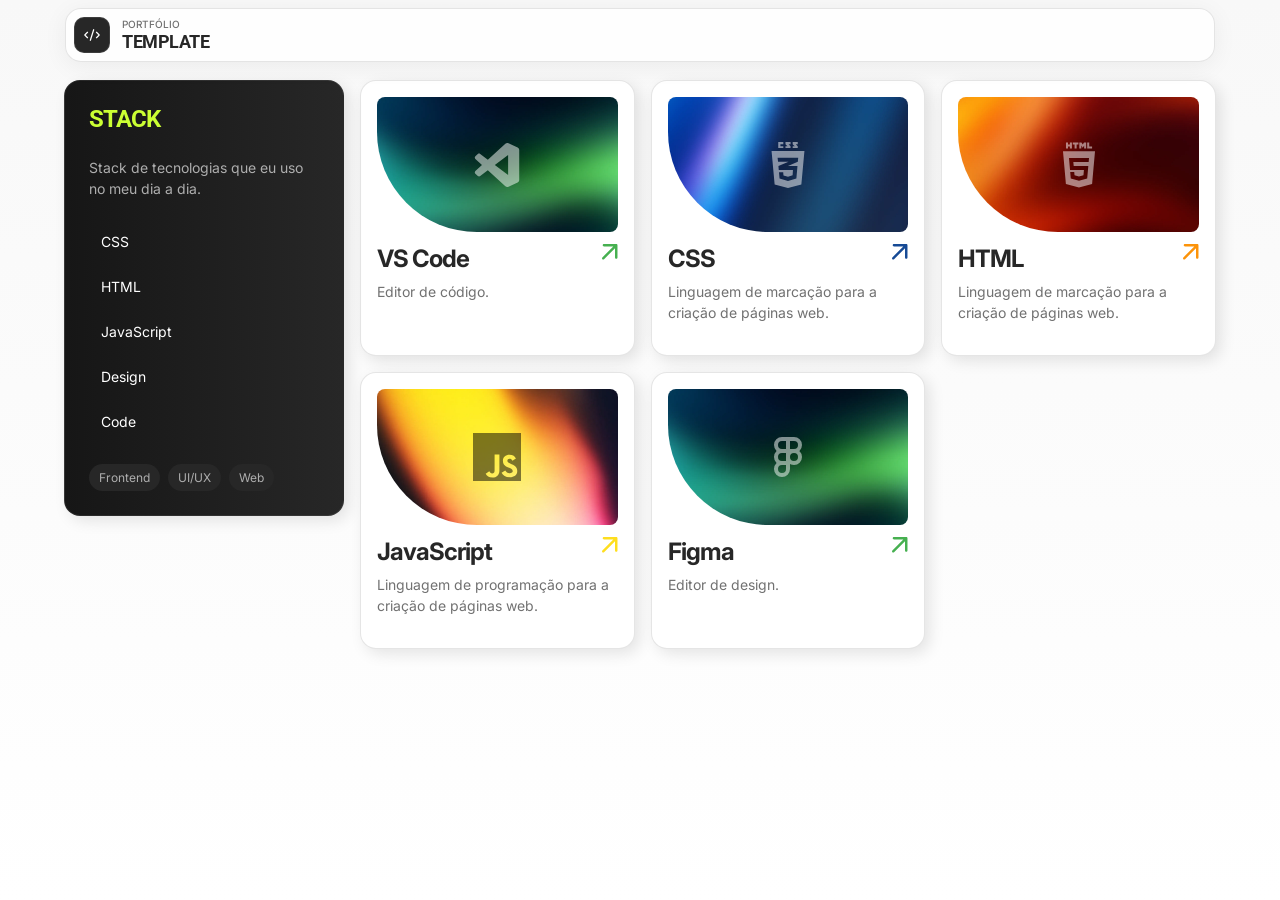
==== index.html @ dd0774d4 "Add files via upload" ====
<html lang="pt-br">

<head>
  <meta charset="UTF-8">
  <meta name="viewport" content="width=device-width, initial-scale=1.0">
  <link rel="stylesheet" href="./style.css">
  <title>Template</title>
</head>

<body>

  <header class="header">
    <div class="header-inner">
      <div class="header-brand">
        <span class="header-icon">
          <img src="./icons/code.svg" alt="">
        </span>
        <div class="header-text">
          <span class="header-label">Portfólio</span>
          <h1>Template</h1>
        </div>
      </div>
    </div>
  </header>

  <section class="content bg" id="stack">
    <aside class="sidebar">
      <h1>Stack</h1>
      <p>Stack de tecnologias que eu uso no meu dia a dia.</p>
      <nav class="sidebar-nav">
        <a href="#">CSS</a>
        <a href="#">HTML</a>
        <a href="#">JavaScript</a>
        <a href="#">Design</a>
        <a href="#">Code</a>
      </nav>
      <div class="sidebar-tags">
        <span>Frontend</span>
        <span>UI/UX</span>
        <span>Web</span>
      </div>
    </aside>



    <div class="cards">

      <a href="./pages/vscode.html" class="card">
        <div class="imagem-card">
          <img class="card-logo" src="./imgs/green.webp" alt="imagem decoração">
          <span class="icone"><img src="./icons/vscode.svg" alt=""></span>
        </div>
        <div class="descricao">
          <h1>VS Code</h1>
          <span><img src="./icons/arrow-green.svg" alt=""></span>
        </div>
        <p>Editor de código.</p>
      </a>

      <a href="./pages/css.html" class="card">
        <div class="imagem-card">
          <img class="card-logo" src="./imgs/blue.webp" alt="imagem decoração">
          <span class="icone"><img src="./icons/css.svg" alt=""></span>
        </div>
        <div class="descricao">
          <h1>CSS</h1>
          <span><img src="./icons/arrow-blue.svg" alt=""></span>
        </div>
        <p>Linguagem de marcação para a criação de páginas web.</p>
      </a>

      <a href="./pages/html.html" class="card">
        <div class="imagem-card">
          <img class="card-logo" src="./imgs/orange.webp" alt="imagem decoração">
          <span class="icone"><img src="./icons/html.svg" alt=""></span>
        </div>
        <div class="descricao">
          <h1>HTML</h1>
          <span><img src="./icons/arrow-orange.svg" alt=""></span>
        </div>
        <p>Linguagem de marcação para a criação de páginas web.</p>
      </a>

      <div class="card">
        <div class="imagem-card">
          <img class="card-logo" src="./imgs/yellow.webp" alt="imagem decoração">
          <span class="icone"><img src="./icons/js.svg" alt=""></span>
        </div>
        <div class="descricao">
          <h1>JavaScript</h1>
          <span><img src="./icons/arrow-yellow.svg" alt=""></span>
        </div>
        <p>Linguagem de programação para a criação de páginas web.</p>
      </div>

      <div class="card">
        <div class="imagem-card">
          <img class="card-logo" src="./imgs/green.webp" alt="imagem decoração">
          <span class="icone"><img src="./icons/figma.svg" alt=""></span>
        </div>
        <div class="descricao">
          <h1>Figma</h1>
          <span><img src="./icons/arrow-green.svg" alt=""></span>
        </div>
        <p>Editor de design.</p>
      </div>

    </div>
  </section>

</body>

</html>
---- style.css ----
@import url(css/body.css);
@import url(css/cards.css);
@import url(css/color.css);
@import url(css/grid.css);
@import url(css/header.css);
@import url(css/font.css);
@import url(css/sidebar.css);
@import url(css/botoes.css);
@import url(./styles-pages/geral.css);
@import url(./styles-pages/code.css);
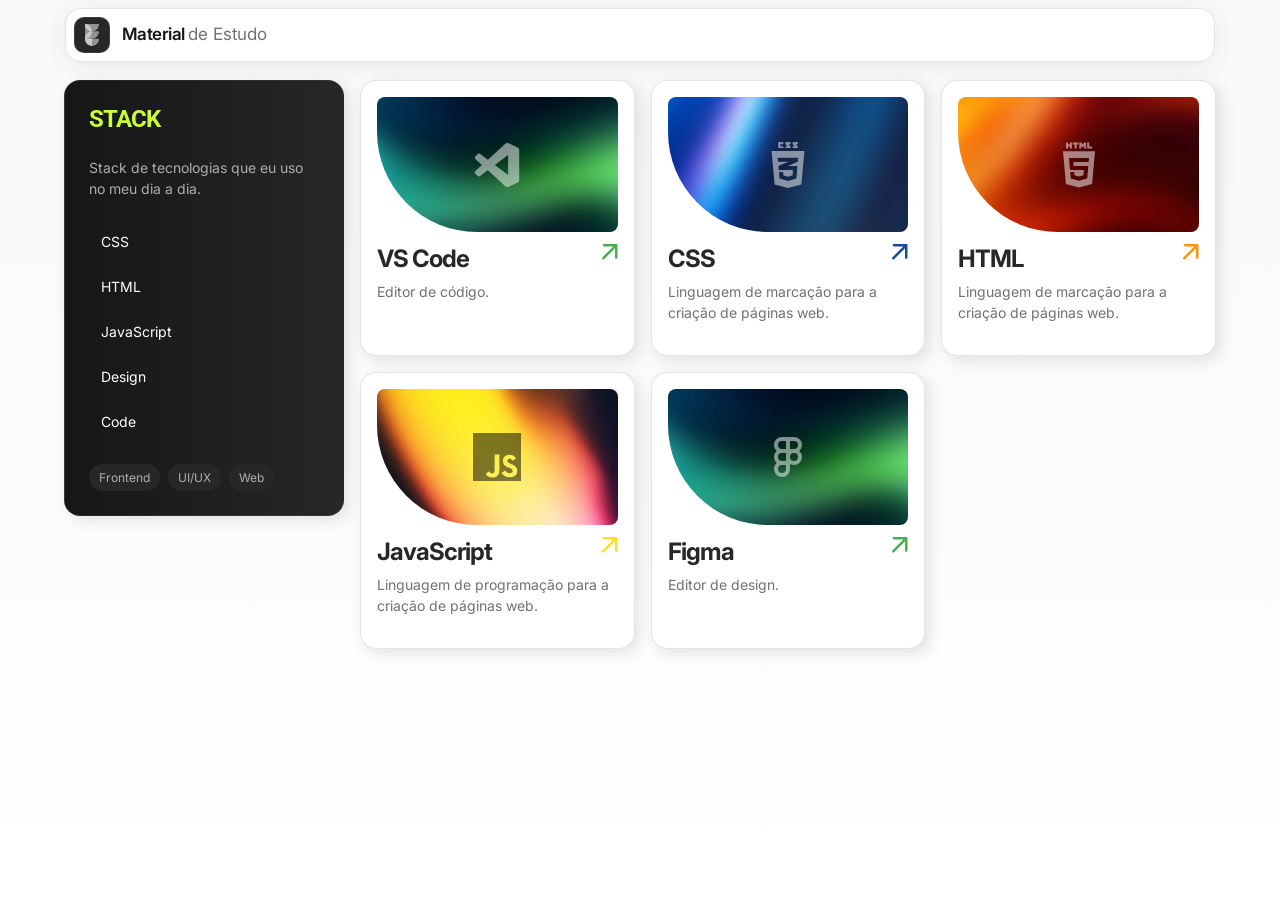
==== commit 504ce376: "adicionado jogos" ====
--- a/index.html
+++ b/index.html
@@ -3,8 +3,18 @@
 <head>
   <meta charset="UTF-8">
   <meta name="viewport" content="width=device-width, initial-scale=1.0">
+  <style>
+    html.page-transition-pending {
+      overflow: hidden;
+      height: 100%;
+      filter: blur(12px);
+      opacity: 0
+    }
+  </style>
+  <script>document.documentElement.classList.add("page-transition-pending")</script>
   <link rel="stylesheet" href="./style.css">
-  <title>Template</title>
+  <link rel="icon" href="./favicon.ico" type="image/x-icon">
+  <title>Material de Estudo</title>
 </head>
 
 <body>
@@ -12,12 +22,13 @@
   <header class="header">
     <div class="header-inner">
       <div class="header-brand">
-        <span class="header-icon">
-          <img src="./icons/code.svg" alt="">
-        </span>
+        <a href="./index.html" class="header-logo-link">
+          <span class="header-icon">
+            <img src="./imgs/logo.svg" alt="Logo">
+          </span>
+        </a>
         <div class="header-text">
-          <span class="header-label">Portfólio</span>
-          <h1>Template</h1>
+          <h1>Material <span class="header-title-muted">de Estudo</span></h1>
         </div>
       </div>
     </div>
@@ -108,6 +119,7 @@
     </div>
   </section>
 
+  <script src="./js/page-transition.js"></script>
 </body>
 
 </html>
--- a/style.css
+++ b/style.css
@@ -1,6 +1,7 @@
 @import url(css/body.css);
 @import url(css/cards.css);
 @import url(css/color.css);
+@import url(css/page-transition.css);
 @import url(css/grid.css);
 @import url(css/header.css);
 @import url(css/font.css);
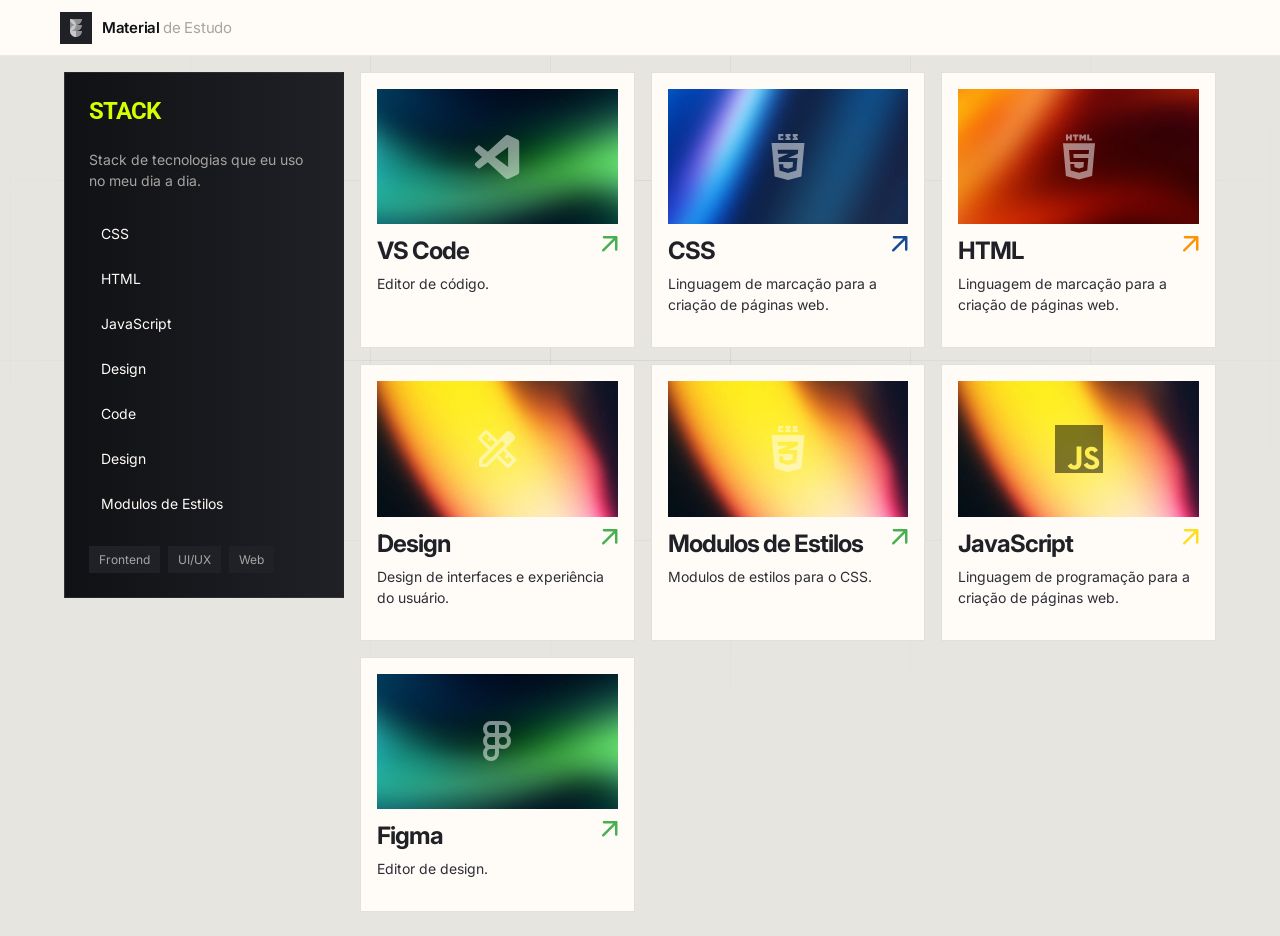
==== commit 38ddea0b: "asjustado telas" ====
--- a/index.html
+++ b/index.html
@@ -44,6 +44,8 @@
         <a href="#">JavaScript</a>
         <a href="#">Design</a>
         <a href="#">Code</a>
+        <a href="#">Design</a>
+        <a href="#">Modulos de Estilos</a>
       </nav>
       <div class="sidebar-tags">
         <span>Frontend</span>
@@ -92,6 +94,34 @@
         <p>Linguagem de marcação para a criação de páginas web.</p>
       </a>
 
+
+      <a href="./pages/design.html">
+        <div class="card">
+          <div class="imagem-card">
+            <img class="card-logo" src="./imgs/yellow.webp" alt="imagem decoração">
+            <span class="icone"><img src="./icons/design.svg" alt=""></span>
+          </div>
+          <div class="descricao">
+            <h1>Design</h1>
+            <span><img src="./icons/arrow-green.svg" alt=""></span>
+          </div>
+          <p>Design de interfaces e experiência do usuário.</p>
+        </div>
+      </a>
+
+      <a href="./pages/modulos-de-estilo.html" class="card">
+        <div class="imagem-card">
+          <img class="card-logo" src="./imgs/yellow.webp" alt="imagem decoração">
+          <span class="icone"><img src="./icons/css.svg" alt=""></span>
+        </div>
+        <div class="descricao">
+          <h1>Modulos de Estilos</h1>
+          <span><img src="./icons/arrow-green.svg" alt=""></span>
+        </div>
+        <p>Modulos de estilos para o CSS.</p>
+      </a>
+
+
       <div class="card">
         <div class="imagem-card">
           <img class="card-logo" src="./imgs/yellow.webp" alt="imagem decoração">
@@ -116,7 +146,6 @@
         <p>Editor de design.</p>
       </div>
 
-    </div>
   </section>
 
   <script src="./js/page-transition.js"></script>
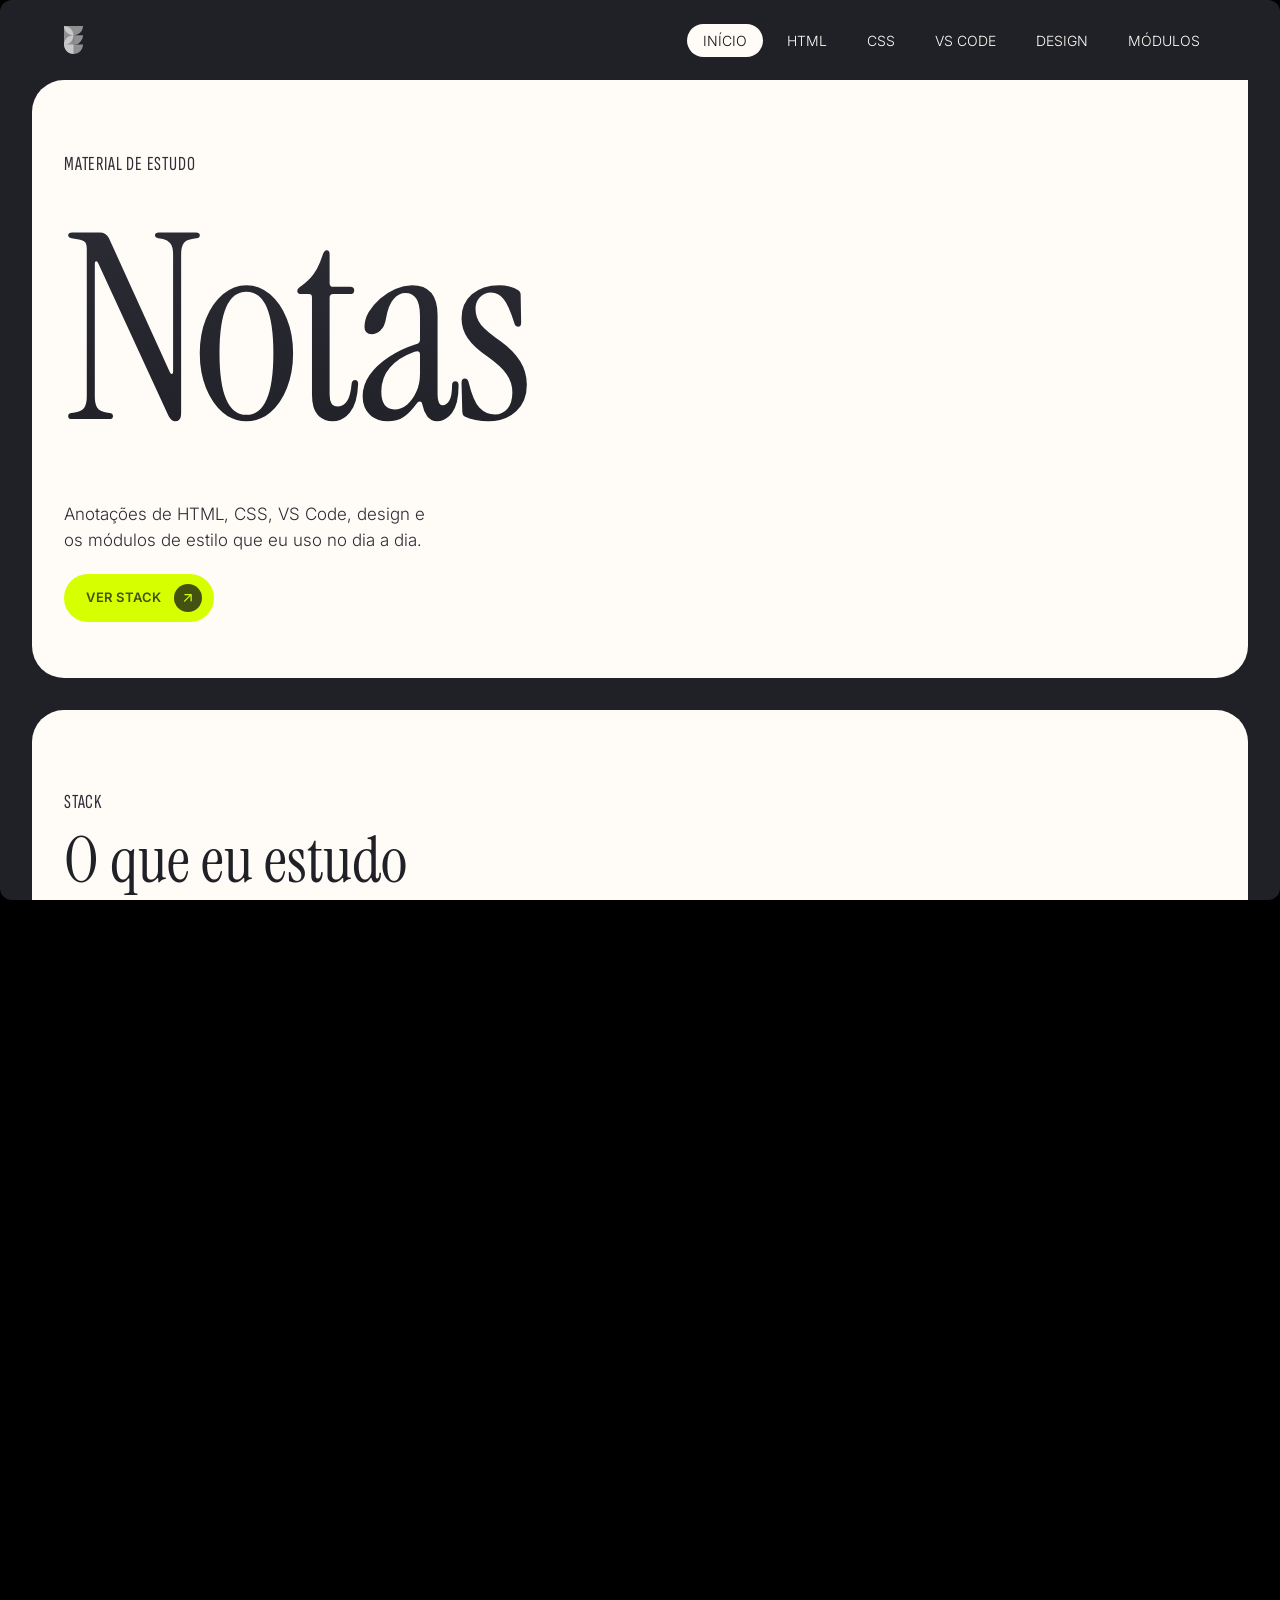
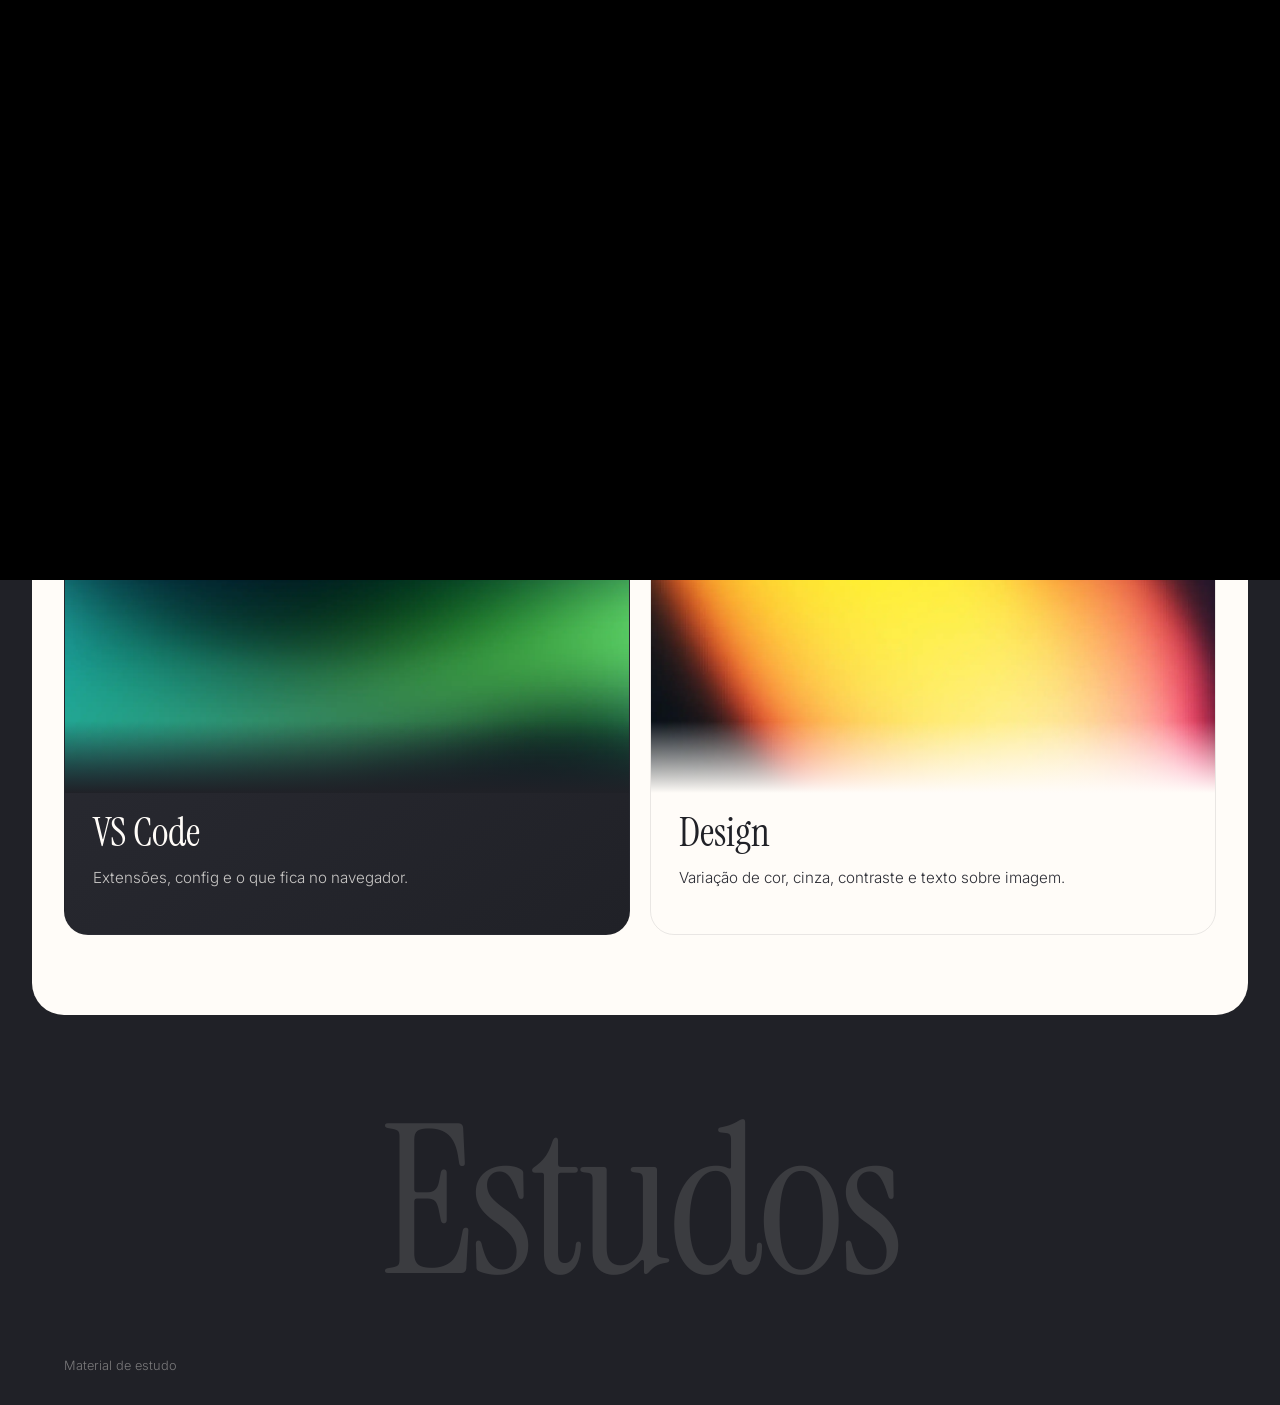
==== commit 3fc7fe00: "atualização de telas" ====
--- a/index.html
+++ b/index.html
@@ -12,143 +12,134 @@
     }
   </style>
   <script>document.documentElement.classList.add("page-transition-pending")</script>
-  <link rel="stylesheet" href="./style.css">
+  <link rel="stylesheet" href="./site.css">
   <link rel="icon" href="./favicon.ico" type="image/x-icon">
   <title>Material de Estudo</title>
 </head>
 
 <body>
 
+  <a class="skip-link" href="#conteudo">Pular para o conteúdo</a>
+
   <header class="header">
-    <div class="header-inner">
-      <div class="header-brand">
-        <a href="./index.html" class="header-logo-link">
-          <span class="header-icon">
-            <img src="./imgs/logo.svg" alt="Logo">
-          </span>
-        </a>
-        <div class="header-text">
-          <h1>Material <span class="header-title-muted">de Estudo</span></h1>
+    <div class="max-container divider-container">
+      <a class="header-logo" href="./index.html">
+        <img src="./imgs/logo.svg" alt="Material de Estudo">
+      </a>
+      <button class="menu-toggle" type="button" aria-label="Abrir menu" aria-expanded="false">
+        <span class="menu-toggle-bar"></span>
+        <span class="menu-toggle-bar"></span>
+        <span class="menu-toggle-bar"></span>
+      </button>
+      <nav class="header-nav" aria-label="Principal">
+        <ul>
+          <li><a href="./index.html" aria-current="page">Início</a></li>
+          <li><a href="./pages/html.html">HTML</a></li>
+          <li><a href="./pages/css.html">CSS</a></li>
+          <li><a href="./pages/vscode.html">VS Code</a></li>
+          <li><a href="./pages/design.html">Design</a></li>
+          <li><a href="./pages/modulos-de-estilo.html">Módulos</a></li>
+        </ul>
+      </nav>
+    </div>
+    <div class="menu-backdrop"></div>
+  </header>
+
+  <main id="conteudo">
+    <section class="surface surface-corner hero hero--notas">
+      <div class="max-container">
+        <div class="hero-content">
+          <p class="hero-greeting anim anim-fade-up">Material de estudo</p>
+          <h1 class="anim anim-fade-up anim-delay-1">Notas</h1>
+          <div class="introducao anim anim-fade-up anim-delay-2">
+            <p>Anotações de HTML, CSS, VS Code, design e os módulos de estilo que eu uso no dia a dia.</p>
+            <div class="cta-actions">
+              <a class="btn-hero" href="#stack">Ver stack<span><img src="./icons/seta-btn.svg" alt=""></span></a>
+            </div>
+          </div>
         </div>
       </div>
+    </section>
+
+    <section class="surface" id="stack">
+      <div class="max-container">
+        <div class="projetos-header">
+          <div class="projetos-header-text">
+            <span class="section-label">Stack</span>
+            <h2 class="section-title">O que eu estudo</h2>
+            <p class="section-lead">Cada card abre as anotações daquele assunto.</p>
+          </div>
+        </div>
+
+        <div class="projetos-page-grid">
+          <a class="projeto-card projeto-card--featured projeto-card--has-media" href="./pages/modulos-de-estilo.html">
+            <figure class="projeto-card-media">
+              <img src="./imgs/yellow.webp" alt="">
+            </figure>
+            <div class="projeto-card-top">
+              <span class="projeto-tag">CSS</span>
+            </div>
+            <div class="projeto-card-body">
+              <h3>Módulos de estilos</h3>
+              <p>Botões, inputs, tabela, tipografia e os tokens do sistema.</p>
+            </div>
+          </a>
+
+          <a class="projeto-card projeto-card--has-media" href="./pages/html.html">
+            <figure class="projeto-card-media">
+              <img src="./imgs/orange.webp" alt="">
+            </figure>
+            <div class="projeto-card-body">
+              <h3>HTML</h3>
+              <p>Estrutura, semântica, formulário e mídia.</p>
+            </div>
+          </a>
+
+          <a class="projeto-card projeto-card--accent projeto-card--has-media" href="./pages/css.html">
+            <figure class="projeto-card-media">
+              <img src="./imgs/blue.webp" alt="">
+            </figure>
+            <div class="projeto-card-body">
+              <h3>CSS</h3>
+              <p>Reset, display, grid, seletores e tema.</p>
+            </div>
+          </a>
+
+          <a class="projeto-card projeto-card--dark projeto-card--has-media" href="./pages/vscode.html">
+            <figure class="projeto-card-media">
+              <img src="./imgs/green.webp" alt="">
+            </figure>
+            <div class="projeto-card-body">
+              <h3>VS Code</h3>
+              <p>Extensões, config e o que fica no navegador.</p>
+            </div>
+          </a>
+
+          <a class="projeto-card projeto-card--has-media" href="./pages/design.html">
+            <figure class="projeto-card-media">
+              <img src="./imgs/yellow.webp" alt="">
+            </figure>
+            <div class="projeto-card-body">
+              <h3>Design</h3>
+              <p>Variação de cor, cinza, contraste e texto sobre imagem.</p>
+            </div>
+          </a>
+        </div>
+      </div>
+    </section>
+  </main>
+
+  <footer class="footer">
+    <p class="footer-brand">Estudos</p>
+    <div class="max-container">
+      <div class="footer-bottom">
+        <p>Material de estudo</p>
+      </div>
     </div>
-  </header>
+  </footer>
 
-  <section class="content bg" id="stack">
-    <aside class="sidebar">
-      <h1>Stack</h1>
-      <p>Stack de tecnologias que eu uso no meu dia a dia.</p>
-      <nav class="sidebar-nav">
-        <a href="#">CSS</a>
-        <a href="#">HTML</a>
-        <a href="#">JavaScript</a>
-        <a href="#">Design</a>
-        <a href="#">Code</a>
-        <a href="#">Design</a>
-        <a href="#">Modulos de Estilos</a>
-      </nav>
-      <div class="sidebar-tags">
-        <span>Frontend</span>
-        <span>UI/UX</span>
-        <span>Web</span>
-      </div>
-    </aside>
-
-
-
-    <div class="cards">
-
-      <a href="./pages/vscode.html" class="card">
-        <div class="imagem-card">
-          <img class="card-logo" src="./imgs/green.webp" alt="imagem decoração">
-          <span class="icone"><img src="./icons/vscode.svg" alt=""></span>
-        </div>
-        <div class="descricao">
-          <h1>VS Code</h1>
-          <span><img src="./icons/arrow-green.svg" alt=""></span>
-        </div>
-        <p>Editor de código.</p>
-      </a>
-
-      <a href="./pages/css.html" class="card">
-        <div class="imagem-card">
-          <img class="card-logo" src="./imgs/blue.webp" alt="imagem decoração">
-          <span class="icone"><img src="./icons/css.svg" alt=""></span>
-        </div>
-        <div class="descricao">
-          <h1>CSS</h1>
-          <span><img src="./icons/arrow-blue.svg" alt=""></span>
-        </div>
-        <p>Linguagem de marcação para a criação de páginas web.</p>
-      </a>
-
-      <a href="./pages/html.html" class="card">
-        <div class="imagem-card">
-          <img class="card-logo" src="./imgs/orange.webp" alt="imagem decoração">
-          <span class="icone"><img src="./icons/html.svg" alt=""></span>
-        </div>
-        <div class="descricao">
-          <h1>HTML</h1>
-          <span><img src="./icons/arrow-orange.svg" alt=""></span>
-        </div>
-        <p>Linguagem de marcação para a criação de páginas web.</p>
-      </a>
-
-
-      <a href="./pages/design.html">
-        <div class="card">
-          <div class="imagem-card">
-            <img class="card-logo" src="./imgs/yellow.webp" alt="imagem decoração">
-            <span class="icone"><img src="./icons/design.svg" alt=""></span>
-          </div>
-          <div class="descricao">
-            <h1>Design</h1>
-            <span><img src="./icons/arrow-green.svg" alt=""></span>
-          </div>
-          <p>Design de interfaces e experiência do usuário.</p>
-        </div>
-      </a>
-
-      <a href="./pages/modulos-de-estilo.html" class="card">
-        <div class="imagem-card">
-          <img class="card-logo" src="./imgs/yellow.webp" alt="imagem decoração">
-          <span class="icone"><img src="./icons/css.svg" alt=""></span>
-        </div>
-        <div class="descricao">
-          <h1>Modulos de Estilos</h1>
-          <span><img src="./icons/arrow-green.svg" alt=""></span>
-        </div>
-        <p>Modulos de estilos para o CSS.</p>
-      </a>
-
-
-      <div class="card">
-        <div class="imagem-card">
-          <img class="card-logo" src="./imgs/yellow.webp" alt="imagem decoração">
-          <span class="icone"><img src="./icons/js.svg" alt=""></span>
-        </div>
-        <div class="descricao">
-          <h1>JavaScript</h1>
-          <span><img src="./icons/arrow-yellow.svg" alt=""></span>
-        </div>
-        <p>Linguagem de programação para a criação de páginas web.</p>
-      </div>
-
-      <div class="card">
-        <div class="imagem-card">
-          <img class="card-logo" src="./imgs/green.webp" alt="imagem decoração">
-          <span class="icone"><img src="./icons/figma.svg" alt=""></span>
-        </div>
-        <div class="descricao">
-          <h1>Figma</h1>
-          <span><img src="./icons/arrow-green.svg" alt=""></span>
-        </div>
-        <p>Editor de design.</p>
-      </div>
-
-  </section>
-
+  <script src="./js/menu.js"></script>
   <script src="./js/page-transition.js"></script>
 </body>
 
-</html>+</html>
--- a/site.css
+++ b/site.css
@@ -0,0 +1,11 @@
+@import url("https://fonts.googleapis.com/css2?family=Instrument+Serif:ital@0;1&family=Inter:wght@300;400;500;600&family=Sofia+Sans+Extra+Condensed:wght@400&display=swap");
+@import url("estilos-page-principal/tokens.css");
+@import url("estilos-page-principal/base.css");
+@import url("estilos-page-principal/chrome.css");
+@import url("estilos-page-principal/hero.css");
+@import url("estilos-page-principal/sections.css");
+@import url("estilos-page-principal/projetos.css");
+@import url("estilos-page-principal/animacoes.css");
+@import url("css/page-transition.css");
+@import url("styles-pages/code.css");
+@import url("css/estudo.css");
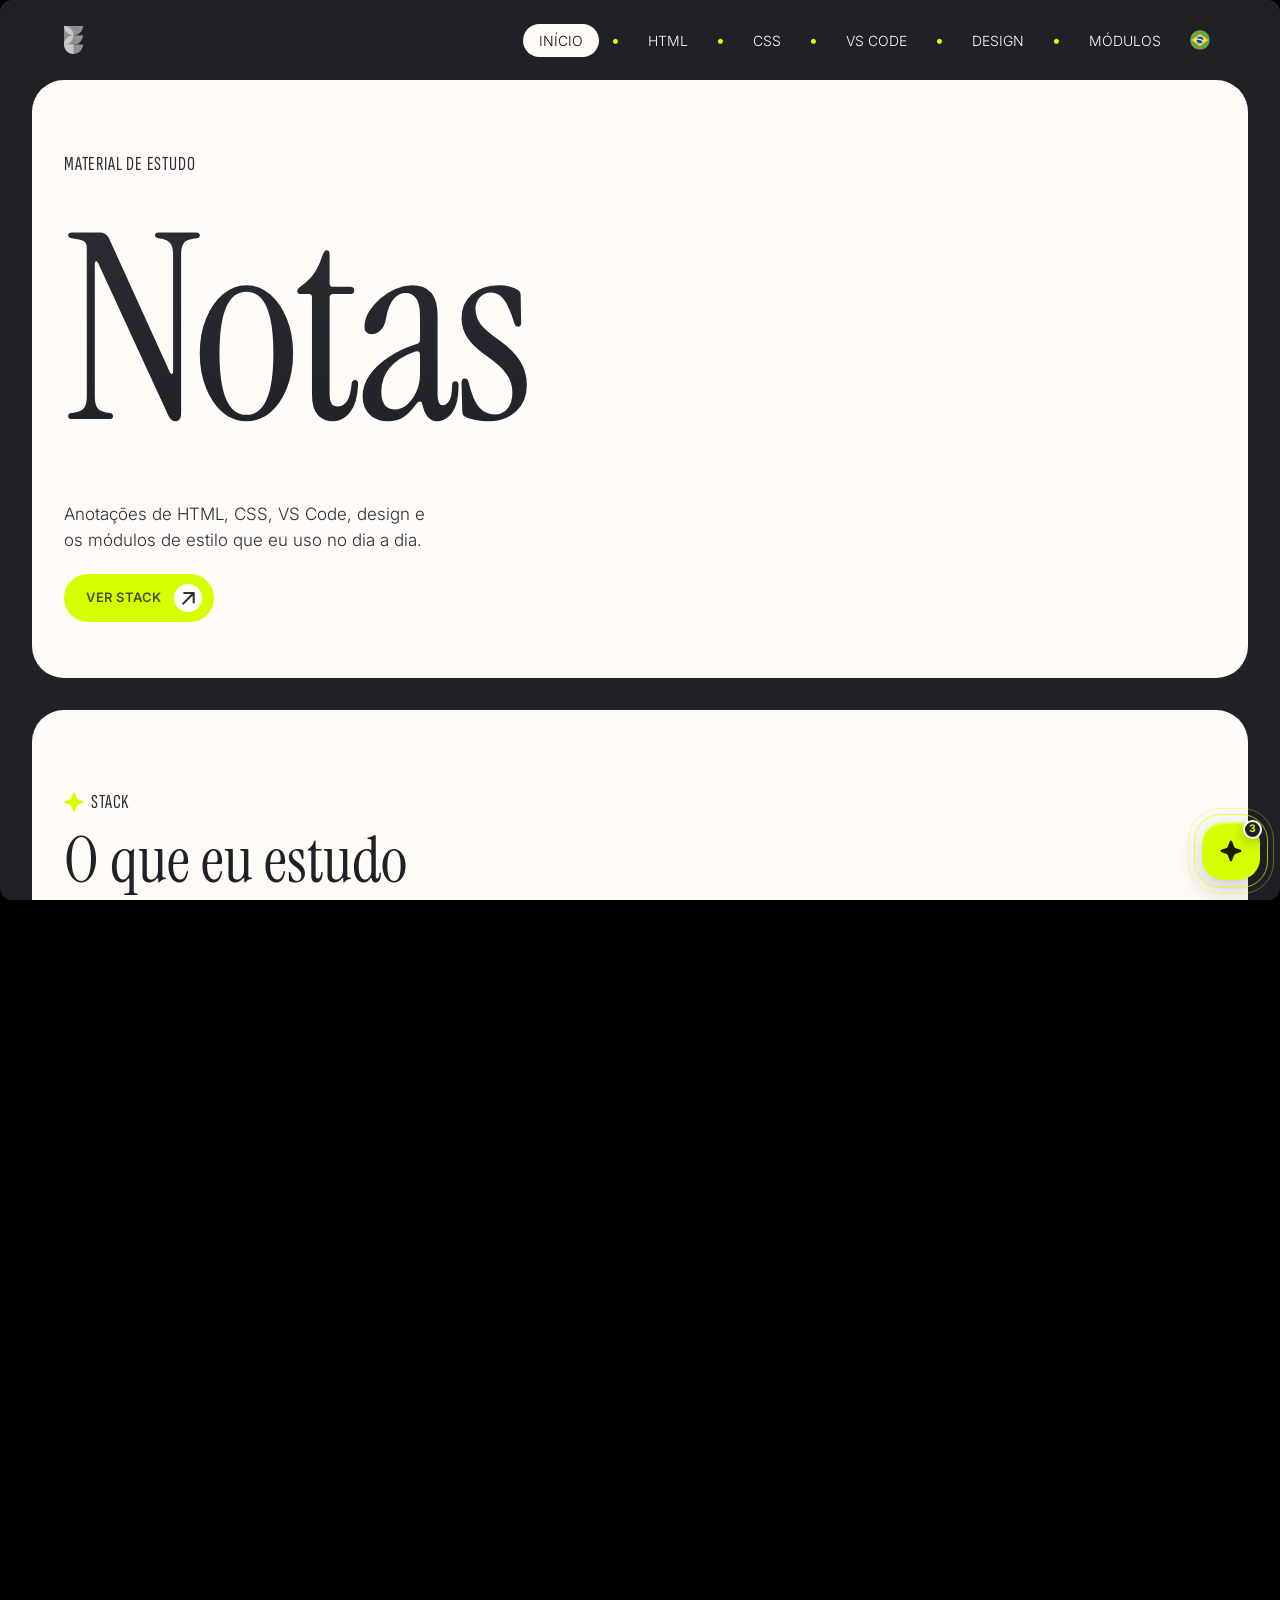
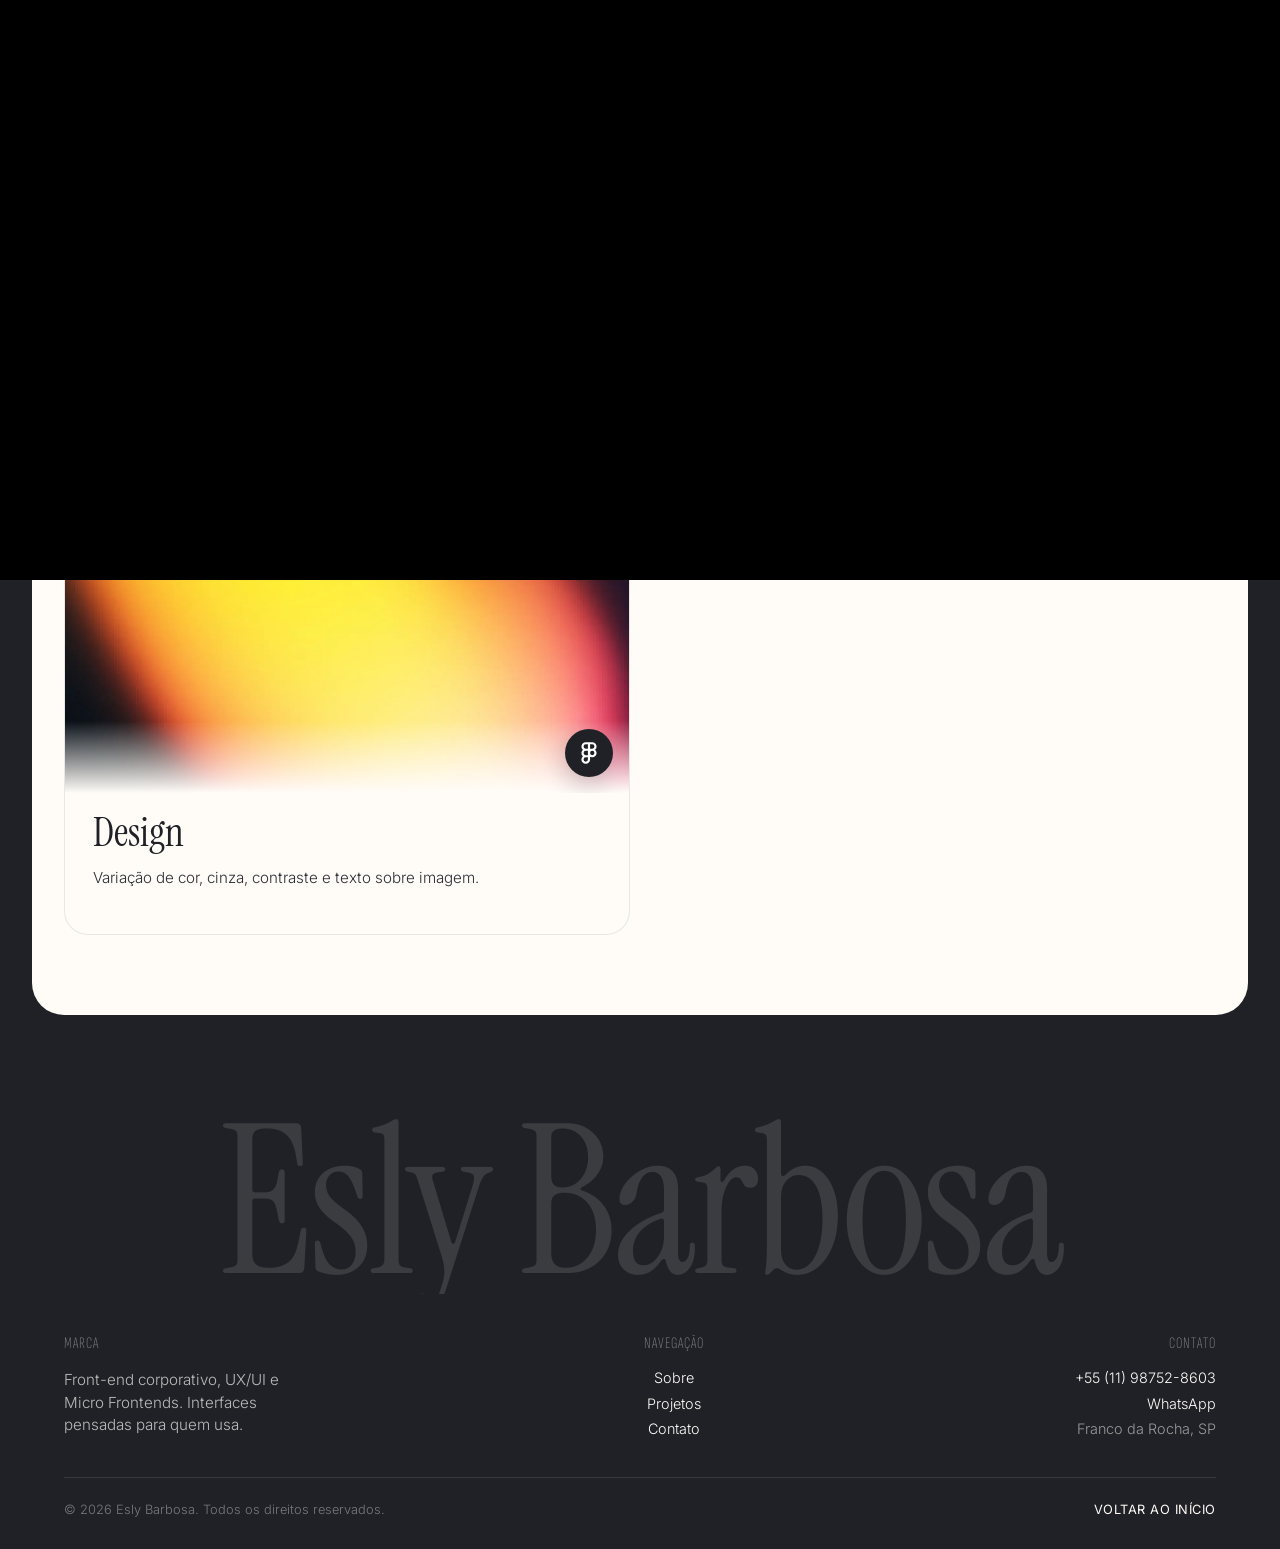
==== commit f101895e: "adicionado atualização de interface" ====
--- a/index.html
+++ b/index.html
@@ -4,18 +4,45 @@
   <meta charset="UTF-8">
   <meta name="viewport" content="width=device-width, initial-scale=1.0">
   <style>
-    html.page-transition-pending {
-      overflow: hidden;
-      height: 100%;
-      filter: blur(12px);
-      opacity: 0
+    html, body { margin: 0; background: #101114; }
+    html:has(#page-loader), html:has(#page-loader) body { overflow: hidden; height: 100%; }
+    .page-loader {
+      position: fixed; inset: 0; z-index: 20000;
+      display: grid; place-items: center;
+      background: #101114; color: #fffcf8;
+    }
+    .page-loader-inner { display: flex; flex-direction: column; align-items: center; gap: 1.35rem; text-align: center; }
+    .page-loader-star { width: 48px; height: 48px; animation: page-loader-spin 1.4s linear infinite; }
+    .page-loader-brand { margin: 0; font-family: Georgia, serif; font-size: 2rem; }
+    .page-loader-status { margin: 0; font-size: .75rem; letter-spacing: .14em; text-transform: uppercase; opacity: .55; }
+    .page-loader-bar { width: 180px; height: 2px; border-radius: 100px; background: rgba(255,252,248,.12); overflow: hidden; }
+    .page-loader-bar-fill { display: block; width: 40%; height: 100%; border-radius: inherit; background: #d6ff00; animation: page-loader-bar 1.1s ease-in-out infinite; }
+    @keyframes page-loader-spin { to { transform: rotate(360deg); } }
+    @keyframes page-loader-bar { 0% { transform: translateX(-120%); } 100% { transform: translateX(320%); } }
+    @media (prefers-reduced-motion: reduce) {
+      .page-loader-star, .page-loader-bar-fill { animation: none; }
+      .page-loader-bar-fill { width: 100%; transform: none; }
     }
   </style>
-  <script>document.documentElement.classList.add("page-transition-pending")</script>
-  <link rel="stylesheet" href="./site.css">
+  <link rel="preconnect" href="https://fonts.googleapis.com">
+  <link rel="preconnect" href="https://fonts.gstatic.com" crossorigin>
+  <link rel="stylesheet" href="https://fonts.googleapis.com/css2?family=Instrument+Serif:ital@0;1&family=Inter:wght@300;400;500;600&family=Sofia+Sans+Extra+Condensed:wght@400&display=swap" media="print" onload="this.media='all'">
+  <link rel="stylesheet" href="./site.css" media="print" onload="this.media='all'">
   <link rel="icon" href="./favicon.ico" type="image/x-icon">
   <title>Material de Estudo</title>
 </head>
+<div id="page-loader" class="page-loader" role="status" aria-live="polite" aria-busy="true" aria-label="Carregando o site" style="background:#101114">
+  <div class="page-loader-inner">
+    <img class="page-loader-star" src="./icons/estrela.svg" alt="" width="48" height="48" decoding="async">
+    <p class="page-loader-brand">Esly Barbosa</p>
+    <p class="page-loader-status">Carregando</p>
+    <div class="page-loader-bar" aria-hidden="true">
+      <span class="page-loader-bar-fill"></span>
+    </div>
+  </div>
+</div>
+<script src="./js/loader.js"></script>
+
 
 <body>
 
@@ -26,19 +53,29 @@
       <a class="header-logo" href="./index.html">
         <img src="./imgs/logo.svg" alt="Material de Estudo">
       </a>
-      <button class="menu-toggle" type="button" aria-label="Abrir menu" aria-expanded="false">
+      <button class="menu-toggle" type="button" aria-controls="menu-principal" aria-expanded="false" aria-label="Abrir menu">
         <span class="menu-toggle-bar"></span>
         <span class="menu-toggle-bar"></span>
         <span class="menu-toggle-bar"></span>
       </button>
-      <nav class="header-nav" aria-label="Principal">
+      <nav class="header-nav" id="menu-principal" aria-label="Principal">
         <ul>
           <li><a href="./index.html" aria-current="page">Início</a></li>
+          <li class="nav-sep" aria-hidden="true">•</li>
           <li><a href="./pages/html.html">HTML</a></li>
+          <li class="nav-sep" aria-hidden="true">•</li>
           <li><a href="./pages/css.html">CSS</a></li>
+          <li class="nav-sep" aria-hidden="true">•</li>
           <li><a href="./pages/vscode.html">VS Code</a></li>
+          <li class="nav-sep" aria-hidden="true">•</li>
           <li><a href="./pages/design.html">Design</a></li>
+          <li class="nav-sep" aria-hidden="true">•</li>
           <li><a href="./pages/modulos-de-estilo.html">Módulos</a></li>
+          <li class="imagem-idioma">
+            <a href="#" aria-label="Idioma: Português" lang="pt-BR" hreflang="pt-BR">
+              <img src="./icons/br.svg" alt="Bandeira do Brasil" width="20" height="20" decoding="async">
+            </a>
+          </li>
         </ul>
       </nav>
     </div>
@@ -49,12 +86,12 @@
     <section class="surface surface-corner hero hero--notas">
       <div class="max-container">
         <div class="hero-content">
-          <p class="hero-greeting anim anim-fade-up">Material de estudo</p>
-          <h1 class="anim anim-fade-up anim-delay-1">Notas</h1>
-          <div class="introducao anim anim-fade-up anim-delay-2">
-            <p>Anotações de HTML, CSS, VS Code, design e os módulos de estilo que eu uso no dia a dia.</p>
-            <div class="cta-actions">
-              <a class="btn-hero" href="#stack">Ver stack<span><img src="./icons/seta-btn.svg" alt=""></span></a>
+          <p class="hero-greeting anim anim-fade-up anim-delay-1">Material de estudo</p>
+          <h1 class="anim anim-blur-in anim-delay-2">Notas</h1>
+          <div class="introducao">
+            <p class="anim anim-fade-up anim-delay-4">Anotações de HTML, CSS, VS Code, design e os módulos de estilo que eu uso no dia a dia.</p>
+            <div class="cta-actions anim anim-fade-up anim-delay-5">
+              <a class="btn-hero" href="#stack">Ver stack<span><img src="./icons/link.svg" alt="" aria-hidden="true"></span></a>
             </div>
           </div>
         </div>
@@ -65,20 +102,18 @@
       <div class="max-container">
         <div class="projetos-header">
           <div class="projetos-header-text">
-            <span class="section-label">Stack</span>
+            <span class="section-label"><img class="section-label-icon" src="./icons/estrela.svg" alt="" aria-hidden="true">Stack</span>
             <h2 class="section-title">O que eu estudo</h2>
             <p class="section-lead">Cada card abre as anotações daquele assunto.</p>
           </div>
         </div>
 
         <div class="projetos-page-grid">
-          <a class="projeto-card projeto-card--featured projeto-card--has-media" href="./pages/modulos-de-estilo.html">
+          <a class="projeto-card projeto-card--has-media" href="./pages/modulos-de-estilo.html">
             <figure class="projeto-card-media">
               <img src="./imgs/yellow.webp" alt="">
-            </figure>
-            <div class="projeto-card-top">
-              <span class="projeto-tag">CSS</span>
-            </div>
+              <span class="projeto-card-go"><img src="./icons/css.svg" alt=""></span>
+            </figure>
             <div class="projeto-card-body">
               <h3>Módulos de estilos</h3>
               <p>Botões, inputs, tabela, tipografia e os tokens do sistema.</p>
@@ -88,6 +123,7 @@
           <a class="projeto-card projeto-card--has-media" href="./pages/html.html">
             <figure class="projeto-card-media">
               <img src="./imgs/orange.webp" alt="">
+              <span class="projeto-card-go"><img src="./icons/html.svg" alt=""></span>
             </figure>
             <div class="projeto-card-body">
               <h3>HTML</h3>
@@ -95,9 +131,10 @@
             </div>
           </a>
 
-          <a class="projeto-card projeto-card--accent projeto-card--has-media" href="./pages/css.html">
+          <a class="projeto-card projeto-card--has-media" href="./pages/css.html">
             <figure class="projeto-card-media">
               <img src="./imgs/blue.webp" alt="">
+              <span class="projeto-card-go"><img src="./icons/css.svg" alt=""></span>
             </figure>
             <div class="projeto-card-body">
               <h3>CSS</h3>
@@ -105,9 +142,10 @@
             </div>
           </a>
 
-          <a class="projeto-card projeto-card--dark projeto-card--has-media" href="./pages/vscode.html">
+          <a class="projeto-card projeto-card--has-media" href="./pages/vscode.html">
             <figure class="projeto-card-media">
               <img src="./imgs/green.webp" alt="">
+              <span class="projeto-card-go"><img src="./icons/vscode.svg" alt=""></span>
             </figure>
             <div class="projeto-card-body">
               <h3>VS Code</h3>
@@ -118,6 +156,7 @@
           <a class="projeto-card projeto-card--has-media" href="./pages/design.html">
             <figure class="projeto-card-media">
               <img src="./imgs/yellow.webp" alt="">
+              <span class="projeto-card-go"><img src="./icons/figma.svg" alt=""></span>
             </figure>
             <div class="projeto-card-body">
               <h3>Design</h3>
@@ -129,16 +168,90 @@
     </section>
   </main>
 
-  <footer class="footer">
-    <p class="footer-brand">Estudos</p>
+  <footer class="footer" role="contentinfo">
     <div class="max-container">
+      <p class="footer-brand" aria-hidden="true">Esly Barbosa</p>
+      <div class="footer-content">
+        <div class="footer-col footer-col--about">
+          <h3>Marca</h3>
+          <p>Front-end corporativo, UX/UI e Micro Frontends. Interfaces pensadas para quem usa.</p>
+        </div>
+        <div class="footer-col footer-col--nav">
+          <h3>Navegação</h3>
+          <nav class="footer-links" aria-label="Navegação do rodapé">
+            <a href="https://esly.com.br/index.html#sobre" target="_blank" rel="noopener noreferrer">Sobre</a>
+            <a href="https://esly.com.br/projetos.html" target="_blank" rel="noopener noreferrer">Projetos</a>
+            <a href="https://esly.com.br/index.html#contato" target="_blank" rel="noopener noreferrer">Contato</a>
+          </nav>
+        </div>
+        <div class="footer-col footer-col--contact">
+          <h3>Contato</h3>
+          <nav class="footer-links" aria-label="Contato no rodapé">
+            <a href="tel:+5511987528603">+55 (11) 98752-8603</a>
+            <a href="https://wa.me/5511987528603?text=Ol%C3%A1%20Esly%2C%20gostaria%20de%20conversar%20sobre%20um%20projeto." target="_blank" rel="noopener noreferrer">WhatsApp</a>
+            <span class="footer-loc">Franco da Rocha, SP</span>
+          </nav>
+        </div>
+      </div>
       <div class="footer-bottom">
-        <p>Material de estudo</p>
+        <p>© 2026 Esly Barbosa. Todos os direitos reservados.</p>
+        <div class="footer-social">
+          <a href="index.html">Voltar ao início</a>
+        </div>
       </div>
     </div>
   </footer>
 
-  <script src="./js/menu.js"></script>
+  <div class="fab" data-fab>
+  <ul class="fab-panel" id="fab-menu" aria-hidden="true">
+    <li>
+      <a class="fab-action" href="https://wa.me/5511987528603?text=Ol%C3%A1%20Esly%2C%20gostaria%20de%20conversar%20sobre%20um%20projeto." target="_blank" rel="noopener noreferrer">
+        <span class="fab-action-copy">
+          <strong>WhatsApp</strong>
+          <span>Resposta rápida</span>
+        </span>
+        <span class="fab-action-icon" aria-hidden="true">
+          <img src="./icons/whatsapp.svg" alt="">
+        </span>
+      </a>
+    </li>
+    <li>
+      <a class="fab-action" href="https://www.linkedin.com/in/eslybarbosa/" target="_blank" rel="noopener noreferrer">
+        <span class="fab-action-copy">
+          <strong>LinkedIn</strong>
+          <span>Rede profissional</span>
+        </span>
+        <span class="fab-action-icon" aria-hidden="true">
+          <img src="./icons/linkedin.svg" alt="">
+        </span>
+      </a>
+    </li>
+    <li>
+      <a class="fab-action" href="https://esly.com.br/index.html#contato" target="_blank" rel="noopener noreferrer">
+        <span class="fab-action-copy">
+          <strong>Contato</strong>
+          <span>Enviar mensagem</span>
+        </span>
+        <span class="fab-action-icon" aria-hidden="true">
+          <img src="./icons/link.svg" alt="">
+        </span>
+      </a>
+    </li>
+  </ul>
+  <div class="fab-anchor">
+    <span class="fab-badge" aria-hidden="true">3</span>
+    <button class="fab-trigger" type="button" aria-expanded="false" aria-controls="fab-menu" aria-label="Abrir opções de contato">
+      <span class="fab-trigger-star" aria-hidden="true">
+        <img src="./icons/estrela.svg" alt="" width="22" height="22" decoding="async">
+      </span>
+      <span class="fab-trigger-close" aria-hidden="true"></span>
+    </button>
+    <span class="fab-hint" aria-hidden="true">Falar comigo</span>
+  </div>
+</div>
+
+<script src="./js/menu.js"></script>
+<script src="./js/fab.js"></script>
   <script src="./js/page-transition.js"></script>
 </body>
 
--- a/site.css
+++ b/site.css
@@ -1,7 +1,7 @@
-@import url("https://fonts.googleapis.com/css2?family=Instrument+Serif:ital@0;1&family=Inter:wght@300;400;500;600&family=Sofia+Sans+Extra+Condensed:wght@400&display=swap");
 @import url("estilos-page-principal/tokens.css");
 @import url("estilos-page-principal/base.css");
 @import url("estilos-page-principal/chrome.css");
+@import url("estilos-page-principal/fab.css");
 @import url("estilos-page-principal/hero.css");
 @import url("estilos-page-principal/sections.css");
 @import url("estilos-page-principal/projetos.css");
